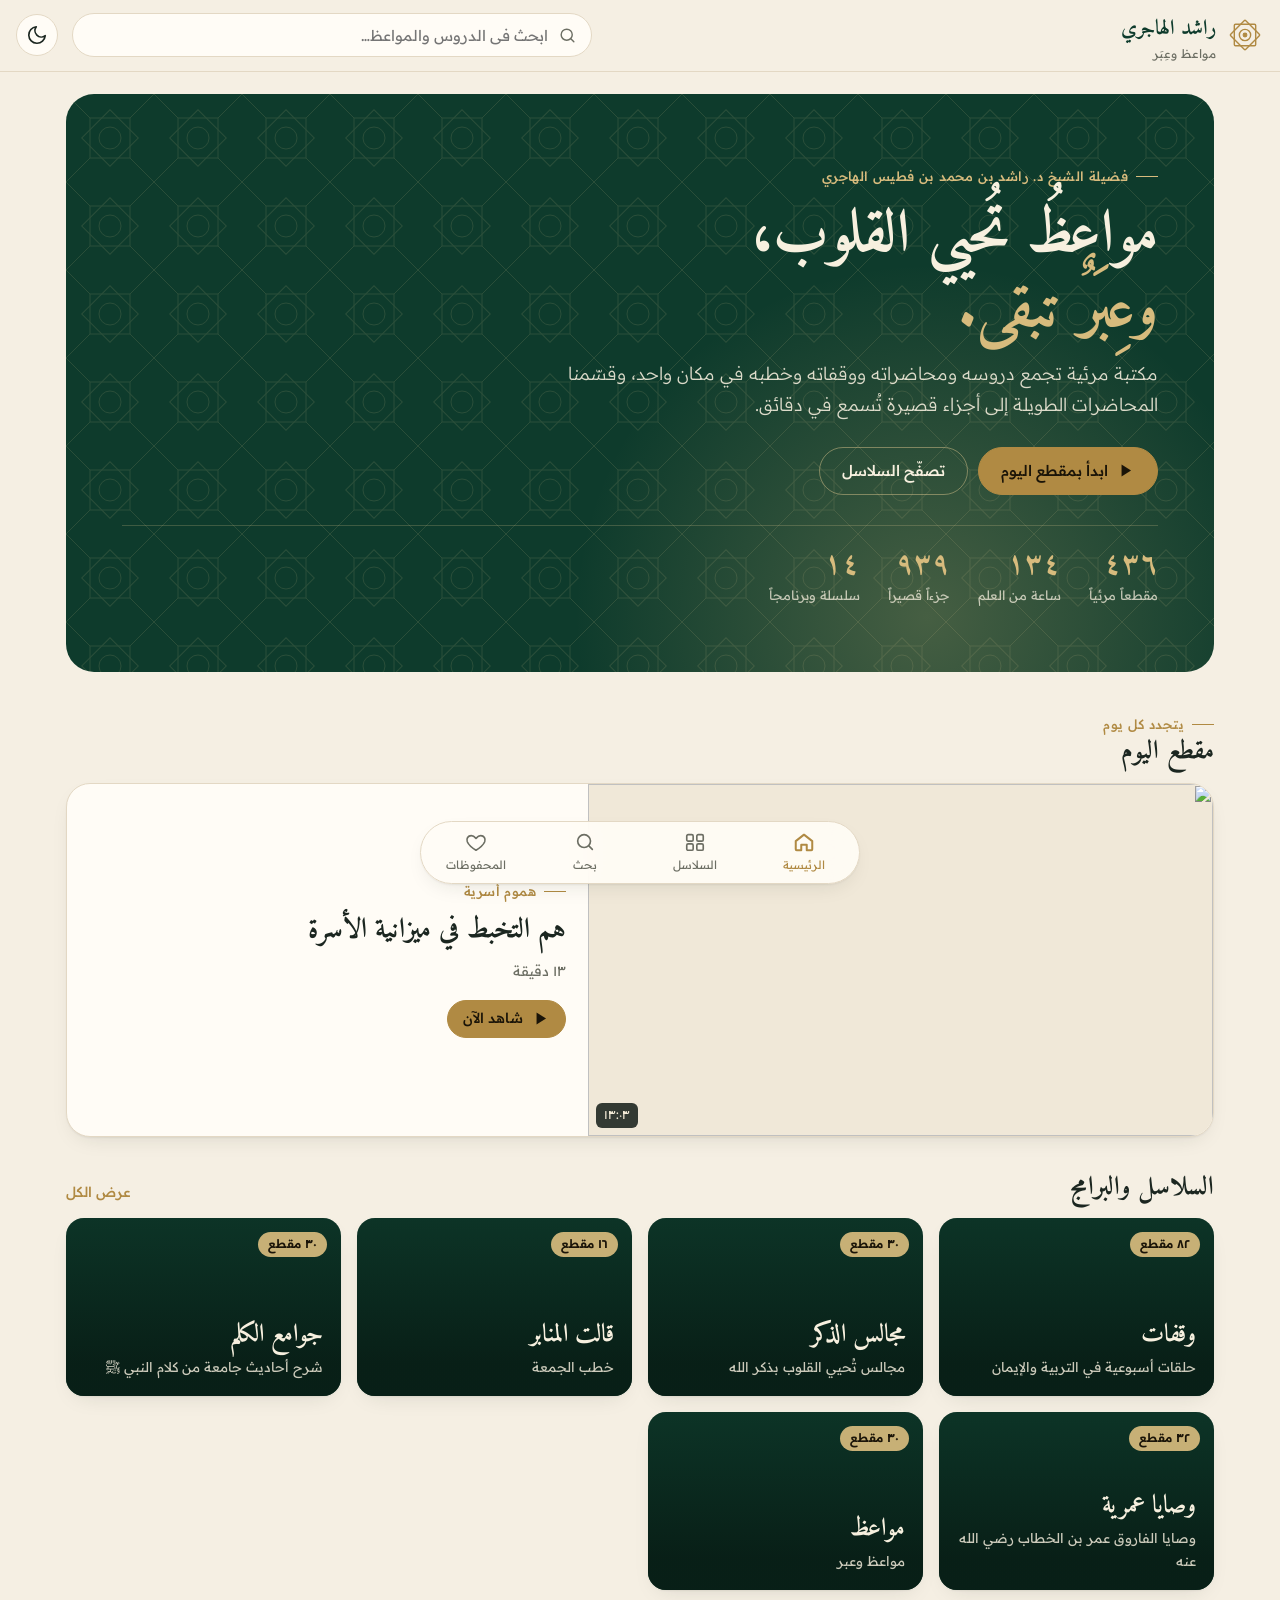
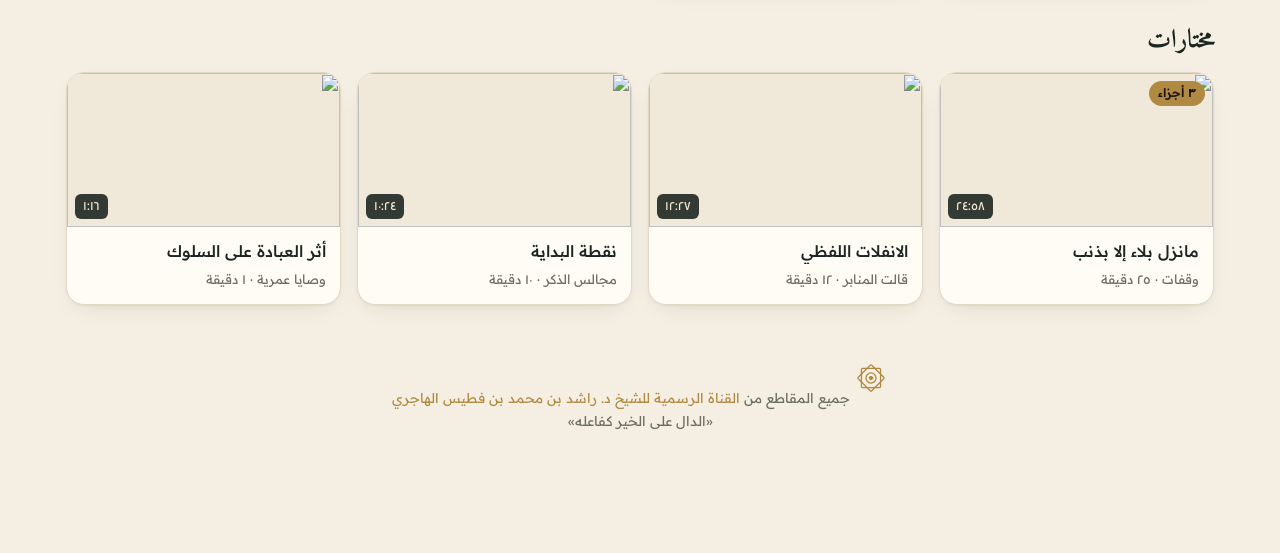
==== index.html @ b3236cde "بناء موقع وتطبيق الشيخ راشد الهاجري مع الفيديو الإعلاني وصورة التثبيت Co-Authored-By: Claude Opus 5." ====
<!doctype html>
<html lang="ar" dir="rtl">
<head>
<meta charset="utf-8">
<meta name="viewport" content="width=device-width, initial-scale=1, viewport-fit=cover">
<title>الشيخ د. راشد الهاجري | مواعظ وعِبَر</title>
<meta name="description" content="مكتبة مرئية تجمع دروس ومحاضرات ووقفات ومواعظ فضيلة الشيخ د. راشد بن محمد بن فطيس الهاجري، مقسّمة إلى أجزاء قصيرة.">
<meta name="theme-color" content="#0e3b2c">
<link rel="manifest" href="manifest.webmanifest">
<link rel="icon" href="assets/icons/icon.svg" type="image/svg+xml">
<link rel="apple-touch-icon" href="assets/icons/apple-touch-icon.png">
<meta name="apple-mobile-web-app-capable" content="yes">
<meta name="apple-mobile-web-app-status-bar-style" content="black-translucent">
<meta name="apple-mobile-web-app-title" content="راشد الهاجري">
<meta property="og:title" content="الشيخ د. راشد الهاجري | مواعظ وعِبَر">
<meta property="og:description" content="دروس ومحاضرات ووقفات ومواعظ، مقسّمة إلى أجزاء قصيرة">
<meta property="og:image" content="assets/icons/icon-512.png">
<link rel="stylesheet" href="assets/fonts.css">
<link rel="stylesheet" href="assets/style.css">
</head>
<body>
<header class="topbar">
  <a class="brand" href="#/">
    <svg class="emblem" viewBox="0 0 64 64" aria-hidden="true"><use href="#star"/></svg>
    <span class="brand-text"><b>راشد الهاجري</b><small>مواعظ وعِبَر</small></span>
  </a>
  <form class="search" id="searchForm" role="search">
    <svg viewBox="0 0 24 24" aria-hidden="true"><circle cx="11" cy="11" r="7"/><path d="m20 20-3.5-3.5"/></svg>
    <input id="q" type="search" placeholder="ابحث في الدروس والمواعظ…" autocomplete="off" aria-label="بحث">
  </form>
  <button class="icon-btn" id="themeBtn" aria-label="تبديل الوضع الليلي">
    <svg viewBox="0 0 24 24"><path d="M21 12.8A9 9 0 1 1 11.2 3a7 7 0 0 0 9.8 9.8z"/></svg>
  </button>
</header>

<main id="view" tabindex="-1"></main>

<nav class="tabbar" aria-label="التنقل">
  <a href="#/" data-tab="home"><svg viewBox="0 0 24 24"><path d="M3 11 12 4l9 7v9a1 1 0 0 1-1 1h-5v-6H9v6H4a1 1 0 0 1-1-1z"/></svg>الرئيسية</a>
  <a href="#/series" data-tab="series"><svg viewBox="0 0 24 24"><rect x="3" y="4" width="7" height="7" rx="1.5"/><rect x="14" y="4" width="7" height="7" rx="1.5"/><rect x="3" y="14" width="7" height="7" rx="1.5"/><rect x="14" y="14" width="7" height="7" rx="1.5"/></svg>السلاسل</a>
  <a href="#/search" data-tab="search"><svg viewBox="0 0 24 24"><circle cx="11" cy="11" r="7"/><path d="m20 20-3.5-3.5"/></svg>بحث</a>
  <a href="#/fav" data-tab="fav"><svg viewBox="0 0 24 24"><path d="M12 21s-7.5-4.6-9.5-9.3C1.2 8.4 3.3 5 6.8 5c2 0 3.5 1.1 5.2 3 1.7-1.9 3.2-3 5.2-3 3.5 0 5.6 3.4 4.3 6.7C19.5 16.4 12 21 12 21z"/></svg>المحفوظات</a>
</nav>

<div class="install-bar" id="installBar" hidden>
  <svg class="emblem" viewBox="0 0 64 64" aria-hidden="true"><use href="#star"/></svg>
  <div><b>ثبّت التطبيق على جوالك</b><small>افتحه بلمسة واحدة من الشاشة الرئيسية</small></div>
  <button class="btn gold" id="installBtn">تثبيت</button>
  <button class="icon-btn" id="installClose" aria-label="إغلاق"><svg viewBox="0 0 24 24"><path d="M6 6l12 12M18 6 6 18"/></svg></button>
</div>

<svg width="0" height="0" style="position:absolute" aria-hidden="true">
  <symbol id="star" viewBox="0 0 64 64">
    <g fill="none" stroke="currentColor" stroke-width="2.4" stroke-linejoin="round">
      <rect x="14" y="14" width="36" height="36" rx="2"/>
      <rect x="14" y="14" width="36" height="36" rx="2" transform="rotate(45 32 32)"/>
      <circle cx="32" cy="32" r="9.5"/>
    </g>
    <circle cx="32" cy="32" r="3.2" fill="currentColor"/>
  </symbol>
</svg>

<script src="assets/data.js"></script>
<script src="assets/app.js"></script>
</body>
</html>
---- assets/fonts.css ----
@font-face {
  font-family: 'Amiri';
  font-style: normal;
  font-weight: 400;
  font-display: swap;
  src: url(fonts/1bb63954e0.woff2) format('woff2');
  unicode-range: U+0600-06FF, U+0750-077F, U+0870-0891, U+0897-08E1, U+08E3-08FF, U+200C-200E, U+2010-2011, U+204F, U+2E41, U+FB50-FDFF, U+FE70-FE74, U+FE76-FEFC, U+102E0-102FB, U+10E60-10E7E, U+10EC2-10EC7, U+10EC9-10EEE, U+10EF0-10EFF, U+1EE00-1EE03, U+1EE05-1EE1F, U+1EE21-1EE22, U+1EE24, U+1EE27, U+1EE29-1EE32, U+1EE34-1EE37, U+1EE39, U+1EE3B, U+1EE42, U+1EE47, U+1EE49, U+1EE4B, U+1EE4D-1EE4F, U+1EE51-1EE52, U+1EE54, U+1EE57, U+1EE59, U+1EE5B, U+1EE5D, U+1EE5F, U+1EE61-1EE62, U+1EE64, U+1EE67-1EE6A, U+1EE6C-1EE72, U+1EE74-1EE77, U+1EE79-1EE7C, U+1EE7E, U+1EE80-1EE89, U+1EE8B-1EE9B, U+1EEA1-1EEA3, U+1EEA5-1EEA9, U+1EEAB-1EEBB, U+1EEF0-1EEF1;
}
@font-face {
  font-family: 'Amiri';
  font-style: normal;
  font-weight: 400;
  font-display: swap;
  src: url(fonts/67f373742d.woff2) format('woff2');
  unicode-range: U+0000-00FF, U+0131, U+0152-0153, U+02BB-02BC, U+02C6, U+02DA, U+02DC, U+0304, U+0308, U+0329, U+2000-206F, U+20AC, U+2122, U+2191, U+2193, U+2212, U+2215, U+FEFF, U+FFFD;
}
@font-face {
  font-family: 'Amiri';
  font-style: normal;
  font-weight: 700;
  font-display: swap;
  src: url(fonts/5c784647e4.woff2) format('woff2');
  unicode-range: U+0600-06FF, U+0750-077F, U+0870-0891, U+0897-08E1, U+08E3-08FF, U+200C-200E, U+2010-2011, U+204F, U+2E41, U+FB50-FDFF, U+FE70-FE74, U+FE76-FEFC, U+102E0-102FB, U+10E60-10E7E, U+10EC2-10EC7, U+10EC9-10EEE, U+10EF0-10EFF, U+1EE00-1EE03, U+1EE05-1EE1F, U+1EE21-1EE22, U+1EE24, U+1EE27, U+1EE29-1EE32, U+1EE34-1EE37, U+1EE39, U+1EE3B, U+1EE42, U+1EE47, U+1EE49, U+1EE4B, U+1EE4D-1EE4F, U+1EE51-1EE52, U+1EE54, U+1EE57, U+1EE59, U+1EE5B, U+1EE5D, U+1EE5F, U+1EE61-1EE62, U+1EE64, U+1EE67-1EE6A, U+1EE6C-1EE72, U+1EE74-1EE77, U+1EE79-1EE7C, U+1EE7E, U+1EE80-1EE89, U+1EE8B-1EE9B, U+1EEA1-1EEA3, U+1EEA5-1EEA9, U+1EEAB-1EEBB, U+1EEF0-1EEF1;
}
@font-face {
  font-family: 'Amiri';
  font-style: normal;
  font-weight: 700;
  font-display: swap;
  src: url(fonts/d1c56a6060.woff2) format('woff2');
  unicode-range: U+0000-00FF, U+0131, U+0152-0153, U+02BB-02BC, U+02C6, U+02DA, U+02DC, U+0304, U+0308, U+0329, U+2000-206F, U+20AC, U+2122, U+2191, U+2193, U+2212, U+2215, U+FEFF, U+FFFD;
}
@font-face {
  font-family: 'Readex Pro';
  font-style: normal;
  font-weight: 300;
  font-display: swap;
  src: url(fonts/982df53617.woff2) format('woff2');
  unicode-range: U+0600-06FF, U+0750-077F, U+0870-0891, U+0897-08E1, U+08E3-08FF, U+200C-200E, U+2010-2011, U+204F, U+2E41, U+FB50-FDFF, U+FE70-FE74, U+FE76-FEFC, U+102E0-102FB, U+10E60-10E7E, U+10EC2-10EC7, U+10EC9-10EEE, U+10EF0-10EFF, U+1EE00-1EE03, U+1EE05-1EE1F, U+1EE21-1EE22, U+1EE24, U+1EE27, U+1EE29-1EE32, U+1EE34-1EE37, U+1EE39, U+1EE3B, U+1EE42, U+1EE47, U+1EE49, U+1EE4B, U+1EE4D-1EE4F, U+1EE51-1EE52, U+1EE54, U+1EE57, U+1EE59, U+1EE5B, U+1EE5D, U+1EE5F, U+1EE61-1EE62, U+1EE64, U+1EE67-1EE6A, U+1EE6C-1EE72, U+1EE74-1EE77, U+1EE79-1EE7C, U+1EE7E, U+1EE80-1EE89, U+1EE8B-1EE9B, U+1EEA1-1EEA3, U+1EEA5-1EEA9, U+1EEAB-1EEBB, U+1EEF0-1EEF1;
}
@font-face {
  font-family: 'Readex Pro';
  font-style: normal;
  font-weight: 300;
  font-display: swap;
  src: url(fonts/f0cddb3d3e.woff2) format('woff2');
  unicode-range: U+0000-00FF, U+0131, U+0152-0153, U+02BB-02BC, U+02C6, U+02DA, U+02DC, U+0304, U+0308, U+0329, U+2000-206F, U+20AC, U+2122, U+2191, U+2193, U+2212, U+2215, U+FEFF, U+FFFD;
}
@font-face {
  font-family: 'Readex Pro';
  font-style: normal;
  font-weight: 400;
  font-display: swap;
  src: url(fonts/982df53617.woff2) format('woff2');
  unicode-range: U+0600-06FF, U+0750-077F, U+0870-0891, U+0897-08E1, U+08E3-08FF, U+200C-200E, U+2010-2011, U+204F, U+2E41, U+FB50-FDFF, U+FE70-FE74, U+FE76-FEFC, U+102E0-102FB, U+10E60-10E7E, U+10EC2-10EC7, U+10EC9-10EEE, U+10EF0-10EFF, U+1EE00-1EE03, U+1EE05-1EE1F, U+1EE21-1EE22, U+1EE24, U+1EE27, U+1EE29-1EE32, U+1EE34-1EE37, U+1EE39, U+1EE3B, U+1EE42, U+1EE47, U+1EE49, U+1EE4B, U+1EE4D-1EE4F, U+1EE51-1EE52, U+1EE54, U+1EE57, U+1EE59, U+1EE5B, U+1EE5D, U+1EE5F, U+1EE61-1EE62, U+1EE64, U+1EE67-1EE6A, U+1EE6C-1EE72, U+1EE74-1EE77, U+1EE79-1EE7C, U+1EE7E, U+1EE80-1EE89, U+1EE8B-1EE9B, U+1EEA1-1EEA3, U+1EEA5-1EEA9, U+1EEAB-1EEBB, U+1EEF0-1EEF1;
}
@font-face {
  font-family: 'Readex Pro';
  font-style: normal;
  font-weight: 400;
  font-display: swap;
  src: url(fonts/f0cddb3d3e.woff2) format('woff2');
  unicode-range: U+0000-00FF, U+0131, U+0152-0153, U+02BB-02BC, U+02C6, U+02DA, U+02DC, U+0304, U+0308, U+0329, U+2000-206F, U+20AC, U+2122, U+2191, U+2193, U+2212, U+2215, U+FEFF, U+FFFD;
}
@font-face {
  font-family: 'Readex Pro';
  font-style: normal;
  font-weight: 500;
  font-display: swap;
  src: url(fonts/982df53617.woff2) format('woff2');
  unicode-range: U+0600-06FF, U+0750-077F, U+0870-0891, U+0897-08E1, U+08E3-08FF, U+200C-200E, U+2010-2011, U+204F, U+2E41, U+FB50-FDFF, U+FE70-FE74, U+FE76-FEFC, U+102E0-102FB, U+10E60-10E7E, U+10EC2-10EC7, U+10EC9-10EEE, U+10EF0-10EFF, U+1EE00-1EE03, U+1EE05-1EE1F, U+1EE21-1EE22, U+1EE24, U+1EE27, U+1EE29-1EE32, U+1EE34-1EE37, U+1EE39, U+1EE3B, U+1EE42, U+1EE47, U+1EE49, U+1EE4B, U+1EE4D-1EE4F, U+1EE51-1EE52, U+1EE54, U+1EE57, U+1EE59, U+1EE5B, U+1EE5D, U+1EE5F, U+1EE61-1EE62, U+1EE64, U+1EE67-1EE6A, U+1EE6C-1EE72, U+1EE74-1EE77, U+1EE79-1EE7C, U+1EE7E, U+1EE80-1EE89, U+1EE8B-1EE9B, U+1EEA1-1EEA3, U+1EEA5-1EEA9, U+1EEAB-1EEBB, U+1EEF0-1EEF1;
}
@font-face {
  font-family: 'Readex Pro';
  font-style: normal;
  font-weight: 500;
  font-display: swap;
  src: url(fonts/f0cddb3d3e.woff2) format('woff2');
  unicode-range: U+0000-00FF, U+0131, U+0152-0153, U+02BB-02BC, U+02C6, U+02DA, U+02DC, U+0304, U+0308, U+0329, U+2000-206F, U+20AC, U+2122, U+2191, U+2193, U+2212, U+2215, U+FEFF, U+FFFD;
}
@font-face {
  font-family: 'Readex Pro';
  font-style: normal;
  font-weight: 600;
  font-display: swap;
  src: url(fonts/982df53617.woff2) format('woff2');
  unicode-range: U+0600-06FF, U+0750-077F, U+0870-0891, U+0897-08E1, U+08E3-08FF, U+200C-200E, U+2010-2011, U+204F, U+2E41, U+FB50-FDFF, U+FE70-FE74, U+FE76-FEFC, U+102E0-102FB, U+10E60-10E7E, U+10EC2-10EC7, U+10EC9-10EEE, U+10EF0-10EFF, U+1EE00-1EE03, U+1EE05-1EE1F, U+1EE21-1EE22, U+1EE24, U+1EE27, U+1EE29-1EE32, U+1EE34-1EE37, U+1EE39, U+1EE3B, U+1EE42, U+1EE47, U+1EE49, U+1EE4B, U+1EE4D-1EE4F, U+1EE51-1EE52, U+1EE54, U+1EE57, U+1EE59, U+1EE5B, U+1EE5D, U+1EE5F, U+1EE61-1EE62, U+1EE64, U+1EE67-1EE6A, U+1EE6C-1EE72, U+1EE74-1EE77, U+1EE79-1EE7C, U+1EE7E, U+1EE80-1EE89, U+1EE8B-1EE9B, U+1EEA1-1EEA3, U+1EEA5-1EEA9, U+1EEAB-1EEBB, U+1EEF0-1EEF1;
}
@font-face {
  font-family: 'Readex Pro';
  font-style: normal;
  font-weight: 600;
  font-display: swap;
  src: url(fonts/f0cddb3d3e.woff2) format('woff2');
  unicode-range: U+0000-00FF, U+0131, U+0152-0153, U+02BB-02BC, U+02C6, U+02DA, U+02DC, U+0304, U+0308, U+0329, U+2000-206F, U+20AC, U+2122, U+2191, U+2193, U+2212, U+2215, U+FEFF, U+FFFD;
}
---- assets/style.css ----
:root{
  --bg:#f5efe3; --surface:#fffcf6; --surface-2:#f0e8d8; --ink:#1b2620; --muted:#6c6e63; --line:#e3d8c4;
  --green:#0e3b2c; --green-2:#17563f; --gold:#b08a43; --gold-2:#d7bb7d; --gold-soft:#efe3c8;
  --on-green:#f7f0df; --shadow:0 1px 2px rgba(30,40,30,.06),0 8px 24px -12px rgba(30,40,30,.18);
  --r:18px; --font:"Readex Pro",system-ui,sans-serif; --serif:"Amiri",serif;
  color-scheme:light;
}
@media (prefers-color-scheme:dark){:root:not([data-theme="light"]){
  --bg:#0a1712; --surface:#10221b; --surface-2:#163028; --ink:#efe8d6; --muted:#a3a99b; --line:#21392f;
  --green:#0c2f23; --green-2:#1d6a4e; --gold:#d3b06a; --gold-2:#e6cd93; --gold-soft:#2a3a2c; --on-green:#f3ead3;
  --shadow:0 1px 2px rgba(0,0,0,.3),0 10px 30px -14px rgba(0,0,0,.6); color-scheme:dark;
}}
:root[data-theme="dark"]{
  --bg:#0a1712; --surface:#10221b; --surface-2:#163028; --ink:#efe8d6; --muted:#a3a99b; --line:#21392f;
  --green:#0c2f23; --green-2:#1d6a4e; --gold:#d3b06a; --gold-2:#e6cd93; --gold-soft:#2a3a2c; --on-green:#f3ead3;
  --shadow:0 1px 2px rgba(0,0,0,.3),0 10px 30px -14px rgba(0,0,0,.6); color-scheme:dark;
}
*{box-sizing:border-box}
html{-webkit-text-size-adjust:100%}
body{margin:0;background:var(--bg);color:var(--ink);font:400 16px/1.7 var(--font);min-height:100vh;padding-bottom:calc(76px + env(safe-area-inset-bottom))}
a{color:inherit;text-decoration:none}
button{font:inherit;color:inherit;cursor:pointer}
img{display:block;max-width:100%}
svg{width:22px;height:22px;stroke:currentColor;fill:none;stroke-width:1.8;stroke-linecap:round;stroke-linejoin:round}
.emblem{color:var(--gold);width:38px;height:38px;flex:none}
:focus-visible{outline:2px solid var(--gold);outline-offset:2px;border-radius:8px}

/* شريط علوي */
.topbar{position:sticky;top:0;z-index:20;display:flex;align-items:center;gap:14px;padding:10px max(16px,env(safe-area-inset-right)) 10px max(16px,env(safe-area-inset-left));padding-top:calc(10px + env(safe-area-inset-top));background:color-mix(in srgb,var(--bg) 86%,transparent);backdrop-filter:blur(14px);-webkit-backdrop-filter:blur(14px);border-bottom:1px solid var(--line)}
.brand{display:flex;align-items:center;gap:10px;flex:none}
.brand-text{display:flex;flex-direction:column;line-height:1.15}
.brand-text b{font:700 21px var(--serif);color:var(--green)}
:root[data-theme="dark"] .brand-text b{color:var(--gold-2)}
@media (prefers-color-scheme:dark){:root:not([data-theme="light"]) .brand-text b{color:var(--gold-2)}}
.brand-text small{font-size:12px;color:var(--muted);letter-spacing:.3px}
.search{flex:1;max-width:520px;margin-inline-start:auto;display:flex;align-items:center;gap:8px;background:var(--surface);border:1px solid var(--line);border-radius:999px;padding:0 14px;height:44px}
.search svg{color:var(--muted);width:19px;height:19px;flex:none}
.search input{flex:1;min-width:0;border:0;background:none;color:var(--ink);font:inherit;font-size:15px;outline:none}
.icon-btn{display:grid;place-items:center;width:42px;height:42px;border-radius:50%;border:1px solid var(--line);background:var(--surface);flex:none}
@media (max-width:640px){.topbar .search{display:none}.brand-text b{font-size:19px}.topbar .icon-btn{margin-inline-start:auto}}

main{max-width:1180px;margin:0 auto;padding:0 16px;outline:none}
.section{margin:34px 0}
.section-head{display:flex;align-items:end;justify-content:space-between;gap:12px;margin-bottom:14px}
.section-head h2{margin:0;font:700 26px/1.3 var(--serif);color:var(--ink)}
.section-head a{font-size:14px;color:var(--gold);font-weight:500;white-space:nowrap}
.kicker{display:inline-flex;align-items:center;gap:8px;font-size:13px;color:var(--gold);font-weight:500;letter-spacing:.4px}
.kicker::before{content:"";width:22px;height:1px;background:currentColor}

/* البطل */
.hero{position:relative;overflow:hidden;margin:18px -16px 0;padding:44px 24px 38px;background:var(--green);color:var(--on-green);border-radius:0 0 28px 28px}
@media (min-width:760px){.hero{margin:22px 0 0;border-radius:28px;padding:64px 56px}}
.hero::before{content:"";position:absolute;inset:0;opacity:.13;background-image:url("data:image/svg+xml,%3Csvg xmlns='http://www.w3.org/2000/svg' width='88' height='88' viewBox='0 0 88 88'%3E%3Cg fill='none' stroke='%23e6cd93' stroke-width='1'%3E%3Crect x='24' y='24' width='40' height='40'/%3E%3Crect x='24' y='24' width='40' height='40' transform='rotate(45 44 44)'/%3E%3Ccircle cx='44' cy='44' r='11'/%3E%3Cpath d='M0 0l24 24M88 0 64 24M0 88l24-24M88 88 64 64'/%3E%3C/g%3E%3C/svg%3E");background-size:88px}
.hero::after{content:"";position:absolute;inset:auto -10% -60% auto;width:70%;aspect-ratio:1;background:radial-gradient(circle,rgba(215,187,125,.28),transparent 62%)}
.hero>*{position:relative;z-index:1}
.hero .kicker{color:var(--gold-2)}
.hero h1{font:700 clamp(34px,7vw,60px)/1.25 var(--serif);margin:12px 0 10px}
.hero h1 span{color:var(--gold-2)}
.hero p{max-width:600px;margin:0;font-size:clamp(15px,2.2vw,18px);opacity:.88;font-weight:300}
.hero-actions{display:flex;flex-wrap:wrap;gap:10px;margin-top:26px}
.stats{display:flex;flex-wrap:wrap;gap:10px 28px;margin-top:30px;padding-top:22px;border-top:1px solid rgba(230,205,147,.22)}
.stat b{display:block;font:700 30px/1.1 var(--serif);color:var(--gold-2)}
.stat span{font-size:13px;opacity:.75}
.ayah{margin-top:24px;font:400 18px/1.9 var(--serif);color:var(--gold-2);opacity:.95}

.btn{display:inline-flex;align-items:center;justify-content:center;gap:8px;height:48px;padding:0 22px;border-radius:999px;border:1px solid var(--line);background:var(--surface);font-weight:500;font-size:15px;white-space:nowrap}
.btn svg{width:19px;height:19px}
.btn.gold{background:var(--gold);border-color:var(--gold);color:#1a1408}
.btn.ghost{background:transparent;border-color:rgba(230,205,147,.45);color:var(--on-green)}
.btn.sm{height:38px;padding:0 15px;font-size:14px}

/* بطاقات */
.grid{display:grid;gap:16px;grid-template-columns:repeat(auto-fill,minmax(260px,1fr))}
.card{background:var(--surface);border:1px solid var(--line);border-radius:var(--r);overflow:hidden;box-shadow:var(--shadow);transition:transform .2s ease,box-shadow .2s ease}
.card:hover{transform:translateY(-3px)}
.thumb{position:relative;aspect-ratio:16/9;background:var(--surface-2) center/cover no-repeat}
.thumb img{width:100%;height:100%;object-fit:cover}
.thumb .dur{position:absolute;bottom:8px;left:8px;background:rgba(10,20,15,.82);color:#f4ecd8;font-size:12px;padding:2px 8px;border-radius:6px;direction:ltr}
.thumb .parts{position:absolute;top:8px;right:8px;background:var(--gold);color:#1a1408;font-size:12px;font-weight:600;padding:2px 9px;border-radius:999px}
.thumb .done{position:absolute;bottom:0;right:0;height:3px;background:var(--gold)}
.card-body{padding:12px 14px 14px}
.card-body h3{margin:0;font-size:16px;font-weight:500;line-height:1.55;display:-webkit-box;-webkit-line-clamp:2;-webkit-box-orient:vertical;overflow:hidden}
.card-body .meta{margin-top:4px;font-size:13px;color:var(--muted)}

.series-card{position:relative;display:flex;flex-direction:column;justify-content:flex-end;min-height:178px;padding:18px;border-radius:var(--r);overflow:hidden;color:#f7f0df;background:var(--green) center/cover;box-shadow:var(--shadow);isolation:isolate}
.series-card::before{content:"";position:absolute;inset:0;z-index:-1;background:linear-gradient(to top,rgba(8,30,22,.96) 18%,rgba(8,30,22,.55) 65%,rgba(8,30,22,.25))}
.series-card h3{margin:0;font:700 25px/1.25 var(--serif)}
.series-card p{margin:4px 0 0;font-size:13.5px;opacity:.82}
.series-card .count{position:absolute;top:14px;right:14px;font-size:12px;background:rgba(215,187,125,.92);color:#1a1408;border-radius:999px;padding:2px 10px;font-weight:600}

/* مقطع اليوم */
.today{display:grid;gap:0;background:var(--surface);border:1px solid var(--line);border-radius:24px;overflow:hidden;box-shadow:var(--shadow)}
@media (min-width:760px){.today{grid-template-columns:1.2fr 1fr}}
.today .thumb{aspect-ratio:16/9}
.today-body{padding:22px 22px 24px;display:flex;flex-direction:column;justify-content:center;gap:10px}
.today-body h3{margin:0;font:700 28px/1.35 var(--serif)}
.today-body .meta{color:var(--muted);font-size:14px}

.continue{display:flex;gap:12px;overflow-x:auto;scroll-snap-type:x mandatory;padding-bottom:6px;margin:0 -16px;padding-inline:16px;scrollbar-width:none}
.continue::-webkit-scrollbar{display:none}
.continue .card{flex:0 0 250px;scroll-snap-align:start}

/* قائمة الحلقات */
.list{display:flex;flex-direction:column;gap:10px}
.row{display:grid;grid-template-columns:132px 1fr auto;gap:14px;align-items:center;background:var(--surface);border:1px solid var(--line);border-radius:16px;padding:8px;padding-inline-end:14px}
.row .thumb{border-radius:11px;overflow:hidden}
.row h3{margin:0;font-size:15.5px;font-weight:500;line-height:1.5}
.row .meta{font-size:13px;color:var(--muted)}
.row .num{font:700 20px var(--serif);color:var(--gold);min-width:28px;text-align:center}
@media (max-width:480px){.row{grid-template-columns:112px 1fr}.row .num{display:none}}

.page-head{padding:30px 0 8px}
.page-head h1{margin:6px 0 4px;font:700 clamp(30px,6vw,44px)/1.25 var(--serif)}
.page-head p{margin:0;color:var(--muted)}
.chips{display:flex;flex-wrap:wrap;gap:8px}
.chip{height:38px;padding:0 15px;border-radius:999px;border:1px solid var(--line);background:var(--surface);font-size:14px;display:inline-flex;align-items:center;gap:6px}
.chip.on{background:var(--green);border-color:var(--green);color:var(--on-green)}
.chip.seen::after{content:"✓";color:var(--gold);font-weight:700}
.chip.on.seen::after{color:var(--gold-2)}

/* المشغّل */
.player-wrap{margin:18px -16px 0;background:#000}
@media (min-width:760px){.player-wrap{margin:22px 0 0;border-radius:22px;overflow:hidden;box-shadow:var(--shadow)}}
.player{position:relative;aspect-ratio:16/9}
.player iframe,.player>div{position:absolute;inset:0;width:100%;height:100%;border:0}
.next-overlay{position:absolute;inset:0;display:grid;place-items:center;background:rgba(6,20,14,.86);color:#f4ecd8;text-align:center;padding:16px}
.next-overlay h4{margin:6px 0 14px;font:700 22px var(--serif)}
.watch-info{display:grid;gap:22px;margin-top:18px}
@media (min-width:900px){.watch-info{grid-template-columns:1fr 340px;align-items:start}}
.watch-info h1{margin:4px 0 6px;font:700 clamp(25px,4.6vw,36px)/1.35 var(--serif)}
.actions{display:flex;flex-wrap:wrap;gap:8px;margin-top:14px}
.panel{background:var(--surface);border:1px solid var(--line);border-radius:20px;padding:18px}
.panel h2{margin:0 0 12px;font:700 21px var(--serif)}
.progress{height:6px;border-radius:9px;background:var(--surface-2);overflow:hidden;margin:10px 0 4px}
.progress i{display:block;height:100%;background:linear-gradient(90deg,var(--gold),var(--gold-2))}
.mini{display:grid;grid-template-columns:96px 1fr;gap:10px;align-items:center;padding:6px;border-radius:12px}
.mini:hover,.mini.on{background:var(--surface-2)}
.mini .thumb{border-radius:9px;overflow:hidden}
.mini b{font-size:14px;font-weight:500;line-height:1.45;display:-webkit-box;-webkit-line-clamp:2;-webkit-box-orient:vertical;overflow:hidden}
.mini small{font-size:12px;color:var(--muted)}
.scroll{max-height:460px;overflow:auto;margin:0 -6px;padding:0 6px}

.empty{text-align:center;padding:60px 16px;color:var(--muted)}
.empty .emblem{width:64px;height:64px;margin:0 auto 12px;opacity:.7}
.search-page input{width:100%;height:54px;border-radius:16px;border:1px solid var(--line);background:var(--surface);padding:0 18px;font:inherit;font-size:17px;color:var(--ink);outline:none}
.search-page input:focus{border-color:var(--gold)}

/* شريط سفلي */
.tabbar{position:fixed;bottom:0;inset-inline:0;z-index:30;display:grid;grid-template-columns:repeat(4,1fr);background:color-mix(in srgb,var(--surface) 92%,transparent);backdrop-filter:blur(14px);-webkit-backdrop-filter:blur(14px);border-top:1px solid var(--line);padding-bottom:env(safe-area-inset-bottom)}
.tabbar a{display:flex;flex-direction:column;align-items:center;gap:2px;padding:9px 0 8px;font-size:11.5px;color:var(--muted)}
.tabbar a.on{color:var(--gold)}
.tabbar a.on svg{stroke-width:2.2}
@media (min-width:900px){.tabbar{inset-inline:auto;left:50%;transform:translateX(-50%);bottom:16px;width:440px;border:1px solid var(--line);border-radius:999px;box-shadow:var(--shadow);padding-bottom:0}body{padding-bottom:100px}}

.install-bar{position:fixed;z-index:40;inset-inline:12px;bottom:calc(82px + env(safe-area-inset-bottom));display:flex;align-items:center;gap:12px;padding:12px 14px;background:var(--green);color:var(--on-green);border-radius:18px;box-shadow:0 14px 40px -12px rgba(0,0,0,.45);max-width:520px;margin:auto}
.install-bar div{flex:1;display:flex;flex-direction:column;line-height:1.35}
.install-bar small{opacity:.75;font-size:12.5px}
.install-bar .icon-btn{background:transparent;border-color:rgba(230,205,147,.3);color:var(--on-green);width:36px;height:36px}
.install-bar .btn{height:40px}

.guide{display:grid;gap:16px;grid-template-columns:repeat(auto-fit,minmax(280px,1fr))}
.guide ol{margin:0;padding-inline-start:22px}
.guide li{margin:8px 0}
.guide .key{display:inline-flex;align-items:center;gap:4px;background:var(--surface-2);border:1px solid var(--line);border-radius:8px;padding:0 8px;font-size:14px}
.guide .key svg{width:16px;height:16px}

footer.site{margin:56px 0 20px;text-align:center;color:var(--muted);font-size:13.5px}
footer.site .emblem{margin:0 auto 8px;width:34px;height:34px}
.fade{animation:fade .35s ease both}
@keyframes fade{from{opacity:0;transform:translateY(6px)}to{opacity:1;transform:none}}
@media (prefers-reduced-motion:reduce){*{animation:none!important;transition:none!important}}
.install-bar[hidden]{display:none}
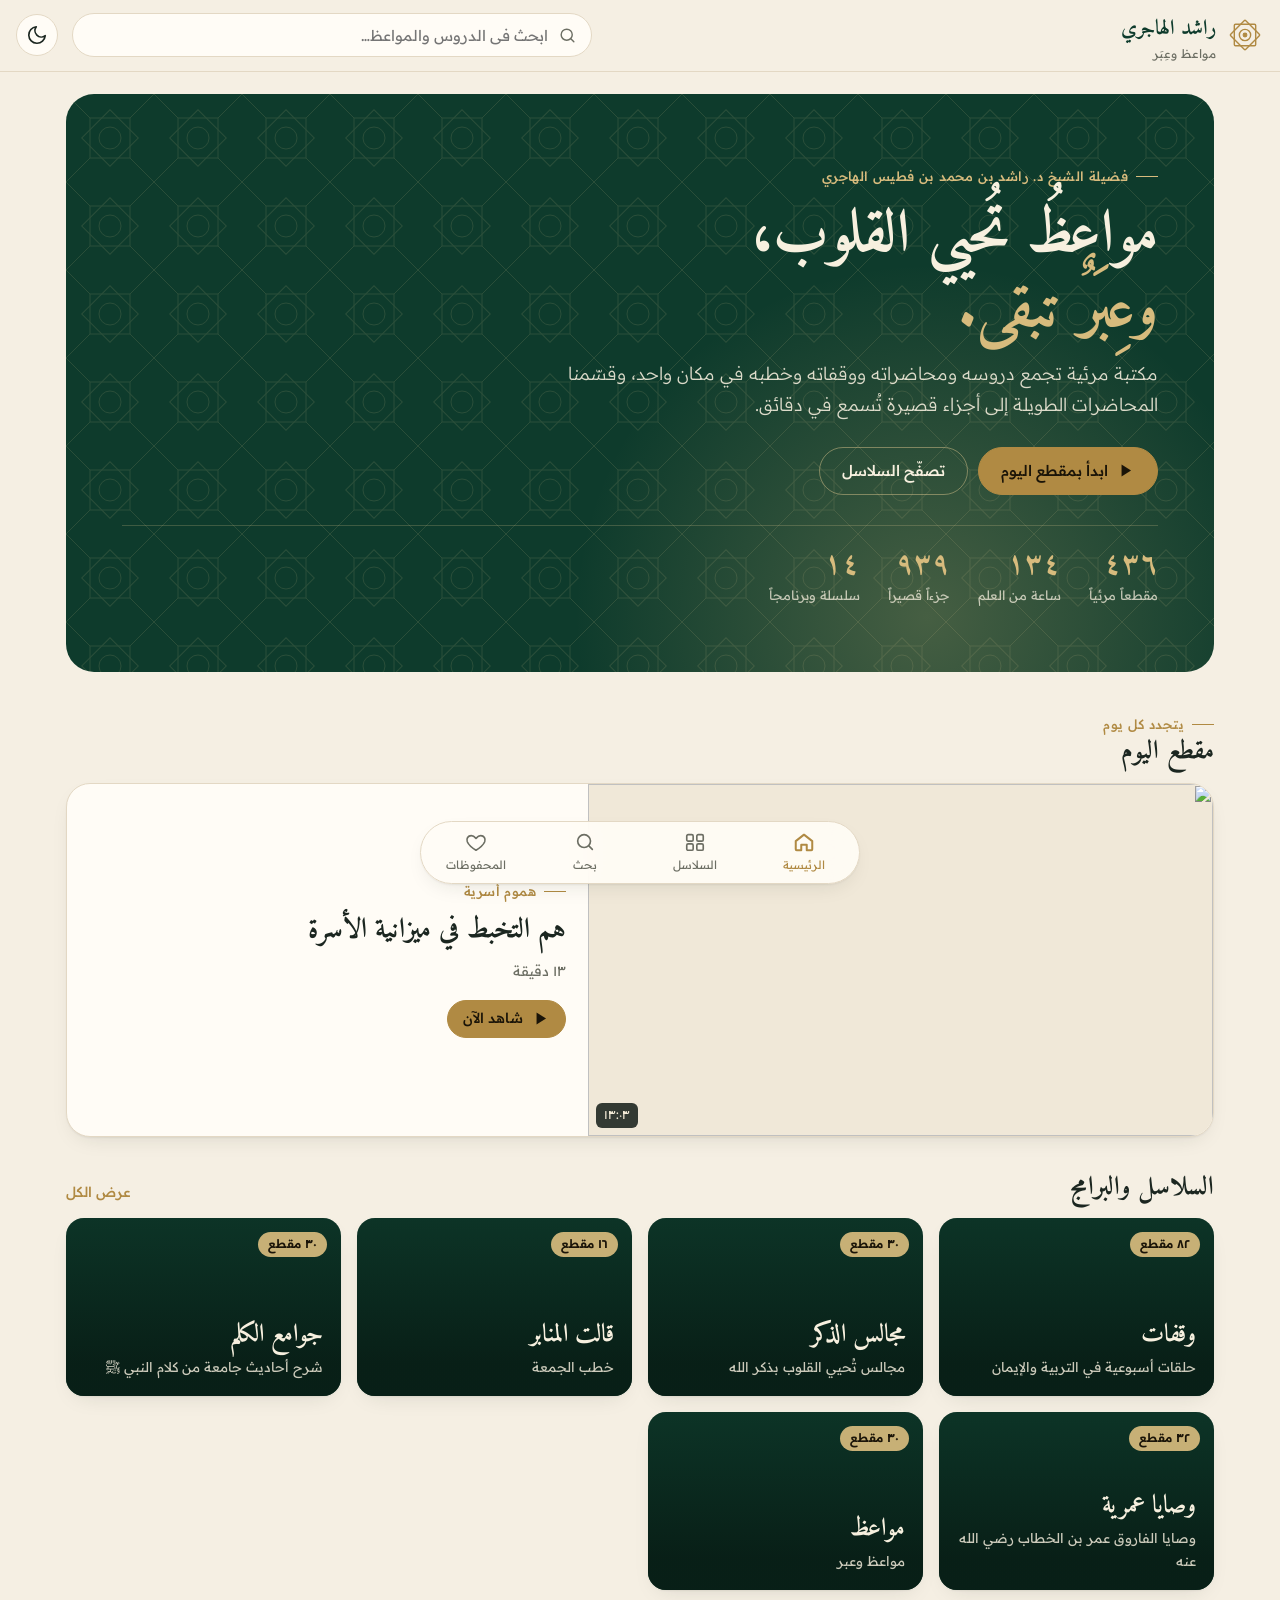
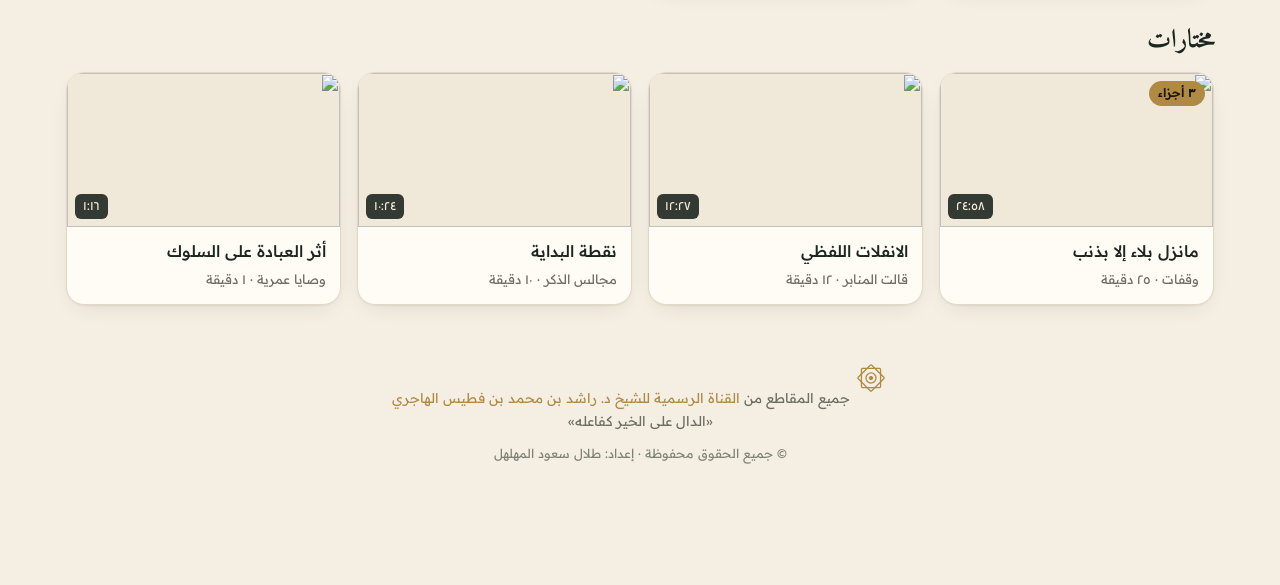
==== commit dbc3218b: "إضافة عدّاد زيارات للموقع Co-Authored-By: Claude Opus 5.5 <noreply@anthropic.com> Claude-Session: ht" ====
--- a/index.html
+++ b/index.html
@@ -60,6 +60,8 @@
   </symbol>
 </svg>
 
+<!-- عدّاد الزيارات (hits.sh): يزيد واحد مع كل فتح للموقع -->
+<img src="https://hits.sh/almuhalhal94-hash.github.io/rashed-alhajri.svg" alt="" width="1" height="1" aria-hidden="true" referrerpolicy="no-referrer" style="position:absolute;opacity:0;pointer-events:none">
 <script src="assets/data.js"></script>
 <script src="assets/app.js"></script>
 </body>
